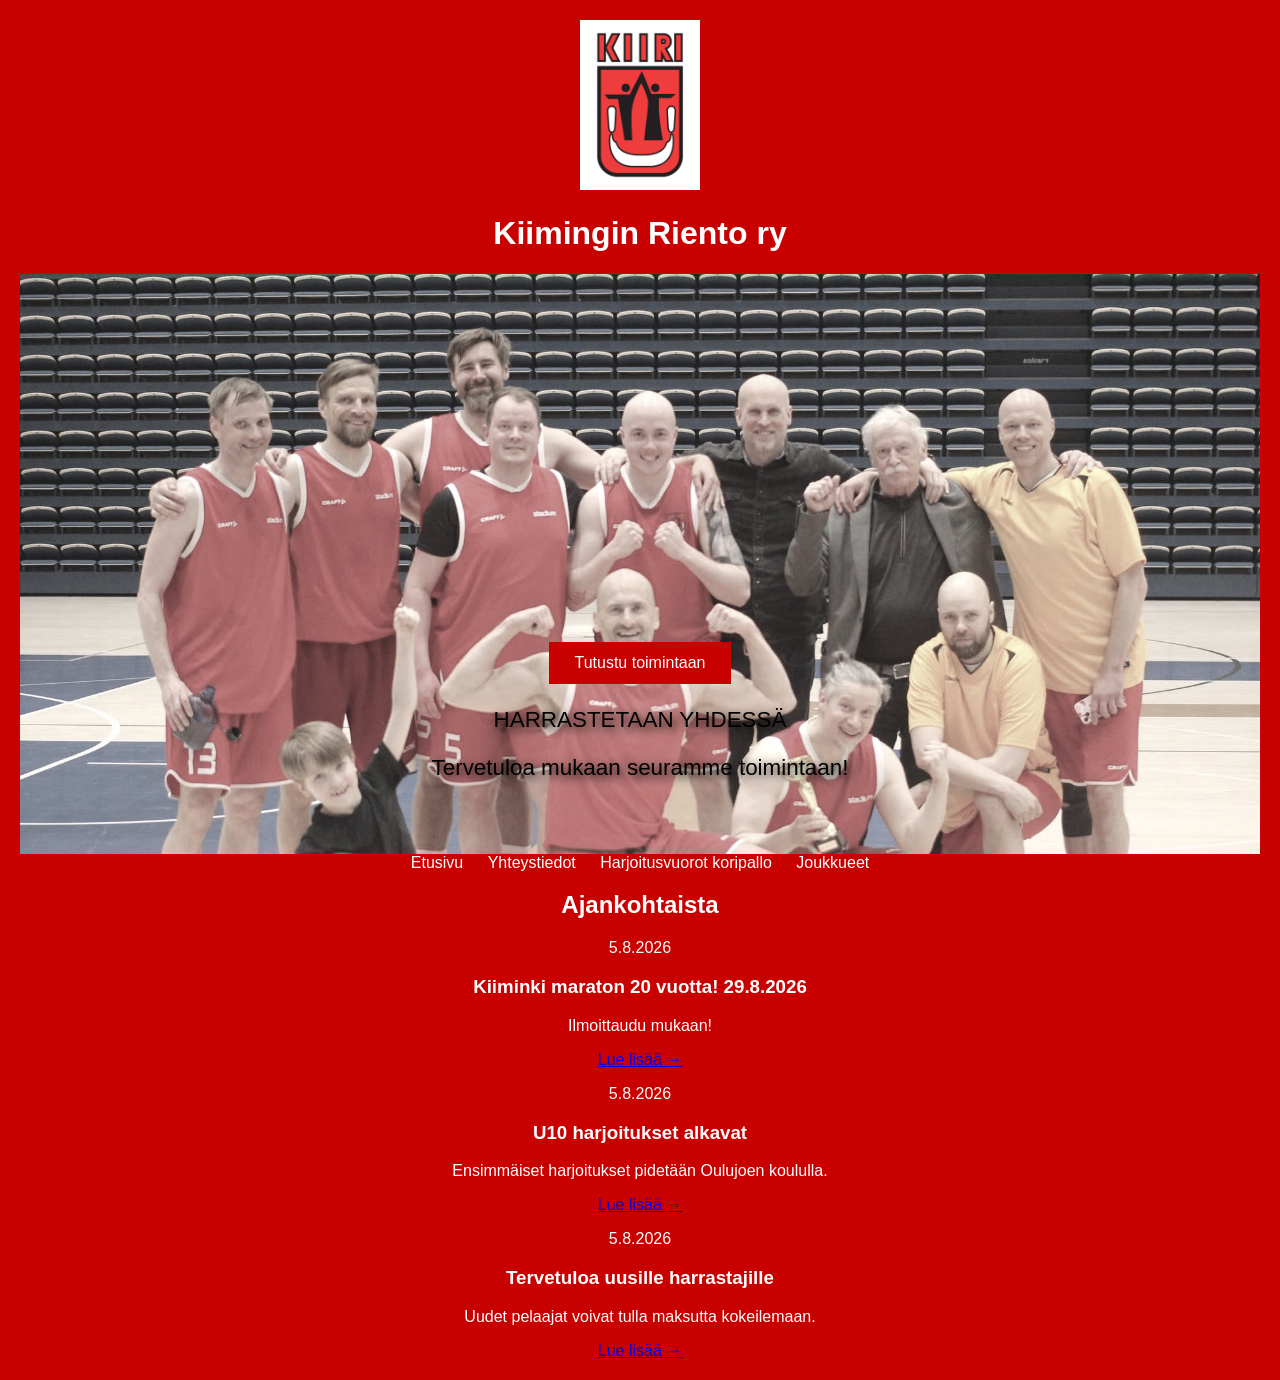
==== index.html @ 8077f295 "Update index.html" ====
<!DOCTYPE html>
<html lang="fi">
<head>
    <meta charset="UTF-8">
    <meta name="viewport" content="width=device-width, initial-scale=1.0">
    <meta name="description" content="KiiRi Koripallo tarjoaa koripalloharrastusta lapsille, nuorille ja aikuisille Oulussa ja koko Pohjois-Suomessa. Tutustu joukkueisiin, harjoitusvuoroihin ja toimintaan.">
    <title>Kiimingin Riento ry KiiRi Urheiluseura Oulu</title></title>

    <link rel="stylesheet" href="style.css">
</head>
<body>
<header>
    <img src="images/Kiirilogo.jpg" alt="KiiRi logo">

    <h1>Kiimingin Riento ry</h1>
    <section class="hero">
    <a href="toiminta.html">Tutustu toimintaan</a>
        <div class="hero-text">
        <p>HARRASTETAAN YHDESSÄ</p>
    <p>Tervetuloa mukaan seuramme toimintaan!</p>
        </div>
</section>
    <nav>
        <a href="#">Etusivu</a>
       <a href="yhteystiedot.html">Yhteystiedot</a>
    <a href="harjoitusvuorot.html">Harjoitusvuorot koripallo</a>
      <a href="joukkueet.html">Joukkueet</a>
       
    </nav>
<section class="uutiset">

    <h2>Ajankohtaista</h2>

    <div class="uutiset-grid">

        <article class="uutinen">
            <p class="pvm">5.8.2026</p>
            <h3>Kiiminki maraton 20 vuotta! 29.8.2026</h3>
            <p>
                Ilmoittaudu mukaan!
            </p>
            <a href="https://www.kiimu.fi/fi/Lajit/Kiiminki-Maraton.html" target="_blank" rel="noopener">Lue lisää →</a>
        </article>

        <article class="uutinen">
            <p class="pvm">5.8.2026</p>
            <h3>U10 harjoitukset alkavat</h3>
            <p>
                Ensimmäiset harjoitukset pidetään Oulujoen koululla.
            </p>
            <a href="harjoitusvuorot.html">Lue lisää →</a>
        </article>

        <article class="uutinen">
            <p class="pvm">5.8.2026</p>
            <h3>Tervetuloa uusille harrastajille</h3>
            <p>
                Uudet pelaajat voivat tulla maksutta kokeilemaan.
            </p>
            <a href="harjoitusvuorot.html">Lue lisää →</a>
        </article>

    </div>

</section>
</header>
</body>
</html>
---- style.css ----
body {
    margin: 0;
    font-family: Oxanium, sans-serif;
}

header {
    background: #c90000;
    color: white;
    padding: 20px;
    text-align: center;
}

nav a {
    color: white;
    text-decoration: none;
    margin: 0 10px;
}
@media (max-width: 600px) {

    nav a {
        display: block;
        margin: 15px;
    }

}
.hero {
    background-image: url("images/kiirimestari2026.jpg");
    background-size: cover;
    background-position: center top;
    
    min-height: 500px;

    display: flex;
    flex-direction: column;
    justify-content: flex-end;
    align-items: center;

    color: white;
    text-align: center;

    padding: 40px;
}

.hero-text {

    text-align: center;
    color: black;
    margin-bottom: 10px;
}

.hero-text h2 {
    font-size: 3rem;
    margin: 0;

    text-shadow: 3px 3px 10px black;
}

.hero-text p {
    font-size: 1.4rem;

    text-shadow: 3px 3px 10px black;
}

.hero a {
    display: inline-block;
    background: #c90000;
    color: white;
    padding: 12px 25px;
    text-decoration: none;
    margin-top: 20px;
}
.vuorot {
    padding: 40px 20px;
}

.kortit {
    display: flex;
    gap: 20px;
    flex-wrap: wrap;
}

.kortti {
    background: #f2f2f2;
    border-left: 6px solid #c90000;
    padding: 20px;
    flex: 1;
    min-width: 250px;
}
.toiminta-kuva img {
    width: 100%;
    height: auto;
}

header img {
    width: 120px;
}
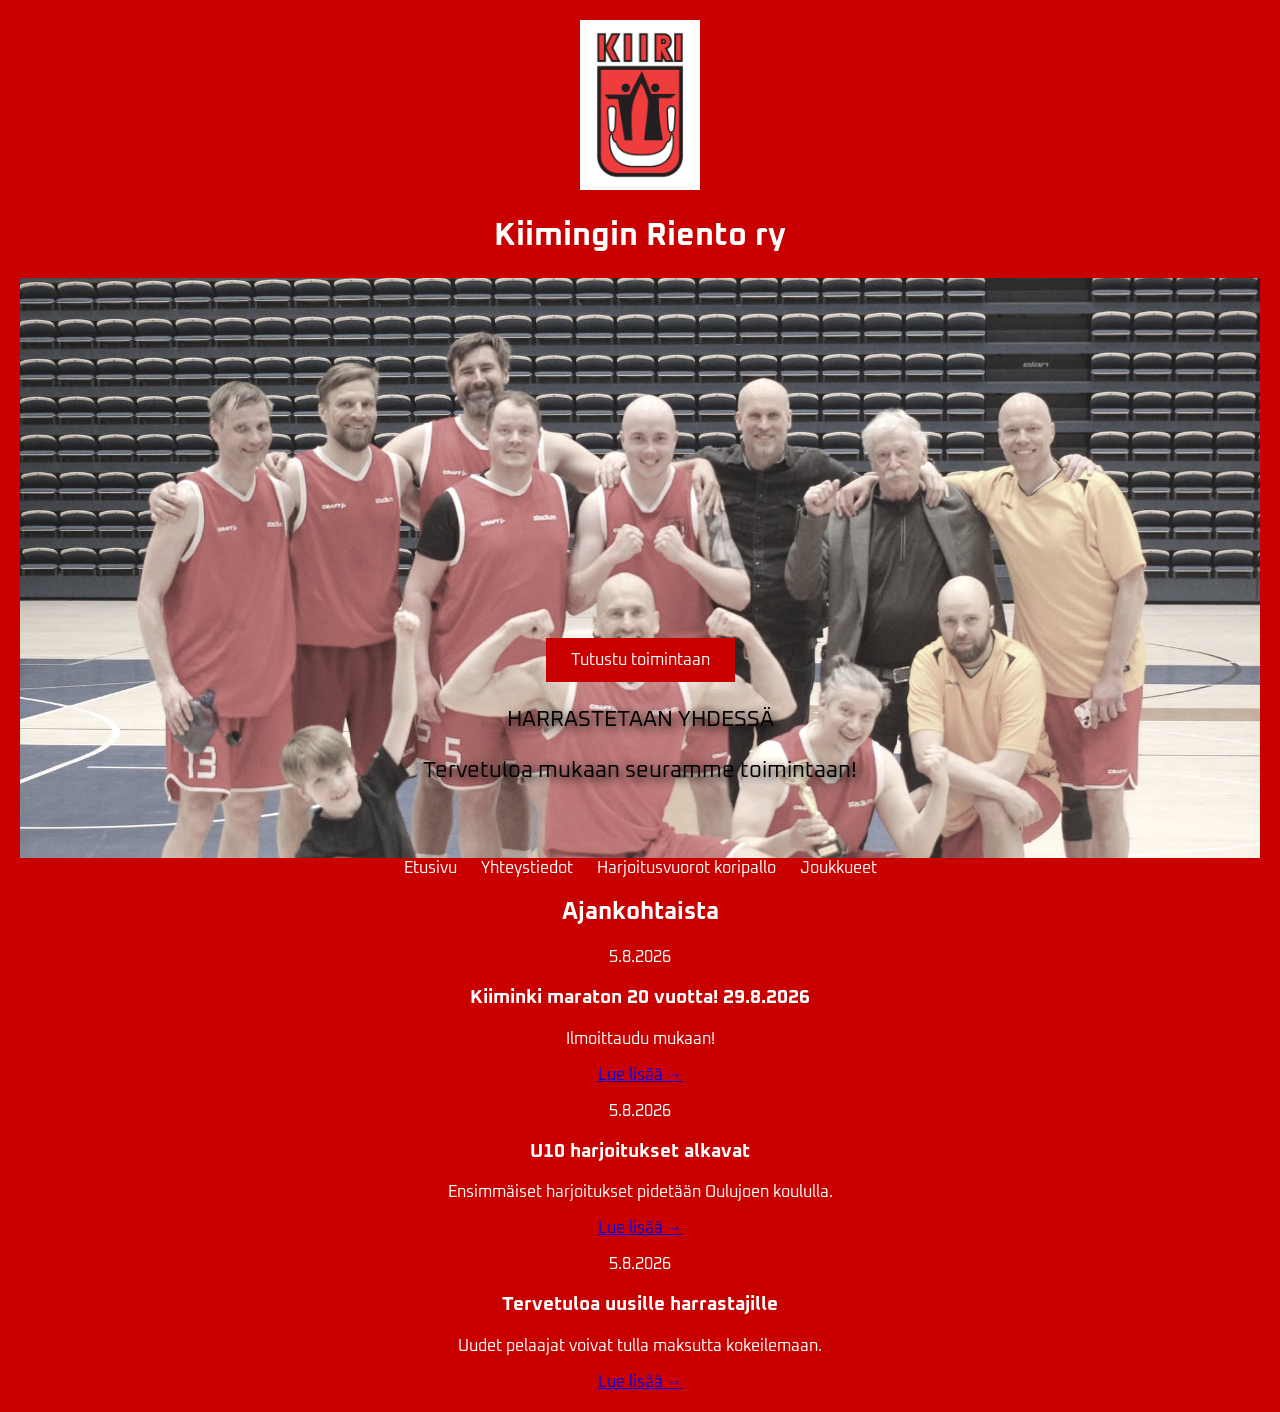
==== commit 83a2cf2c: "Update index.html" ====
--- a/index.html
+++ b/index.html
@@ -7,6 +7,10 @@
     <title>Kiimingin Riento ry KiiRi Urheiluseura Oulu</title></title>
 
     <link rel="stylesheet" href="style.css">
+    <link rel="preconnect" href="https://fonts.googleapis.com">
+<link rel="preconnect" href="https://fonts.gstatic.com" crossorigin>
+
+<link href="https://fonts.googleapis.com/css2?family=Oxanium:wght@400;600;700&display=swap" rel="stylesheet">
 </head>
 <body>
 <header>
--- a/style.css
+++ b/style.css
@@ -90,6 +90,17 @@
     width: 100%;
     height: auto;
 }
+.logo {
+    width: 200px;
+    height: auto;
+}
+
+.uutinen img {
+    width: 100%;
+    height: 200px;
+    object-fit: cover;
+    border-radius: 8px;
+}
 
 header img {
     width: 120px;
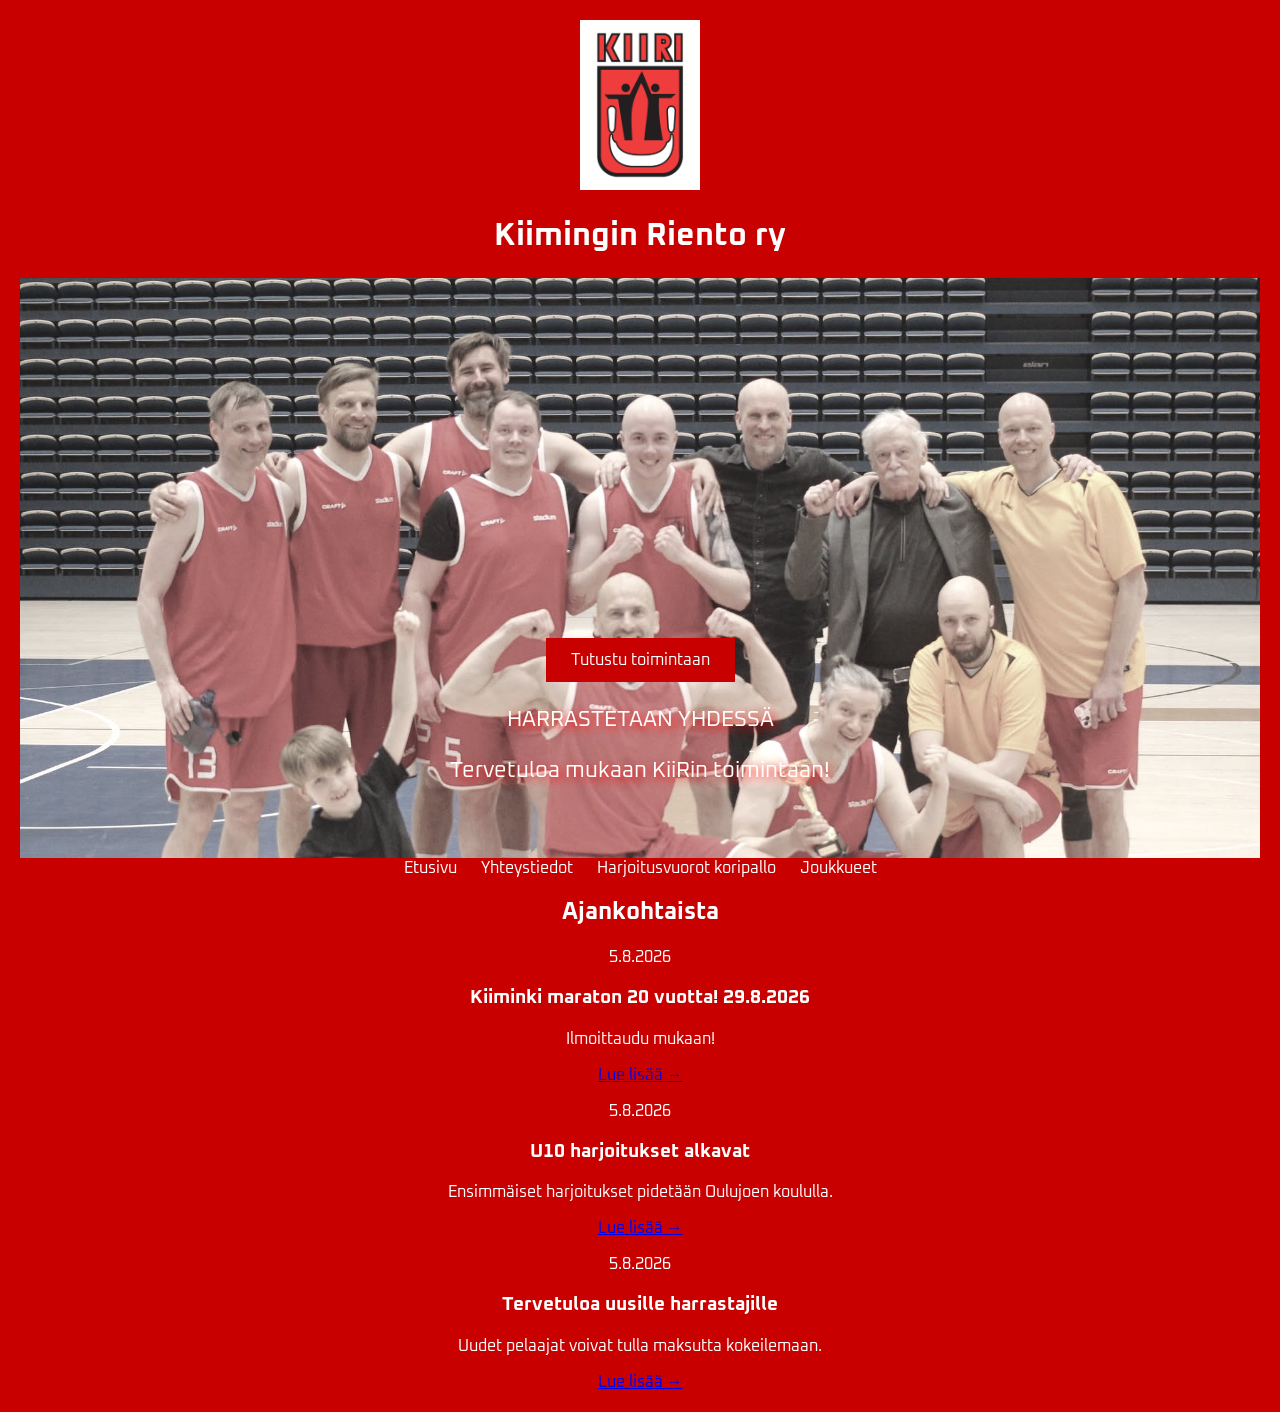
==== commit a82fb737: "Update index.html" ====
--- a/index.html
+++ b/index.html
@@ -21,7 +21,7 @@
     <a href="toiminta.html">Tutustu toimintaan</a>
         <div class="hero-text">
         <p>HARRASTETAAN YHDESSÄ</p>
-    <p>Tervetuloa mukaan seuramme toimintaan!</p>
+    <p>Tervetuloa mukaan KiiRin toimintaan!</p>
         </div>
 </section>
     <nav>
--- a/style.css
+++ b/style.css
@@ -1,6 +1,6 @@
 body {
     margin: 0;
-    font-family: Oxanium, sans-serif;
+    font-family: "Oxanium", sans-serif;
 }
 
 header {
@@ -44,7 +44,7 @@
 .hero-text {
 
     text-align: center;
-    color: black;
+    color: white;
     margin-bottom: 10px;
 }
 
@@ -52,13 +52,13 @@
     font-size: 3rem;
     margin: 0;
 
-    text-shadow: 3px 3px 10px black;
+    text-shadow: 3px 3px 10px red;
 }
 
 .hero-text p {
     font-size: 1.4rem;
 
-    text-shadow: 3px 3px 10px black;
+    text-shadow: 3px 3px 10px red;
 }
 
 .hero a {
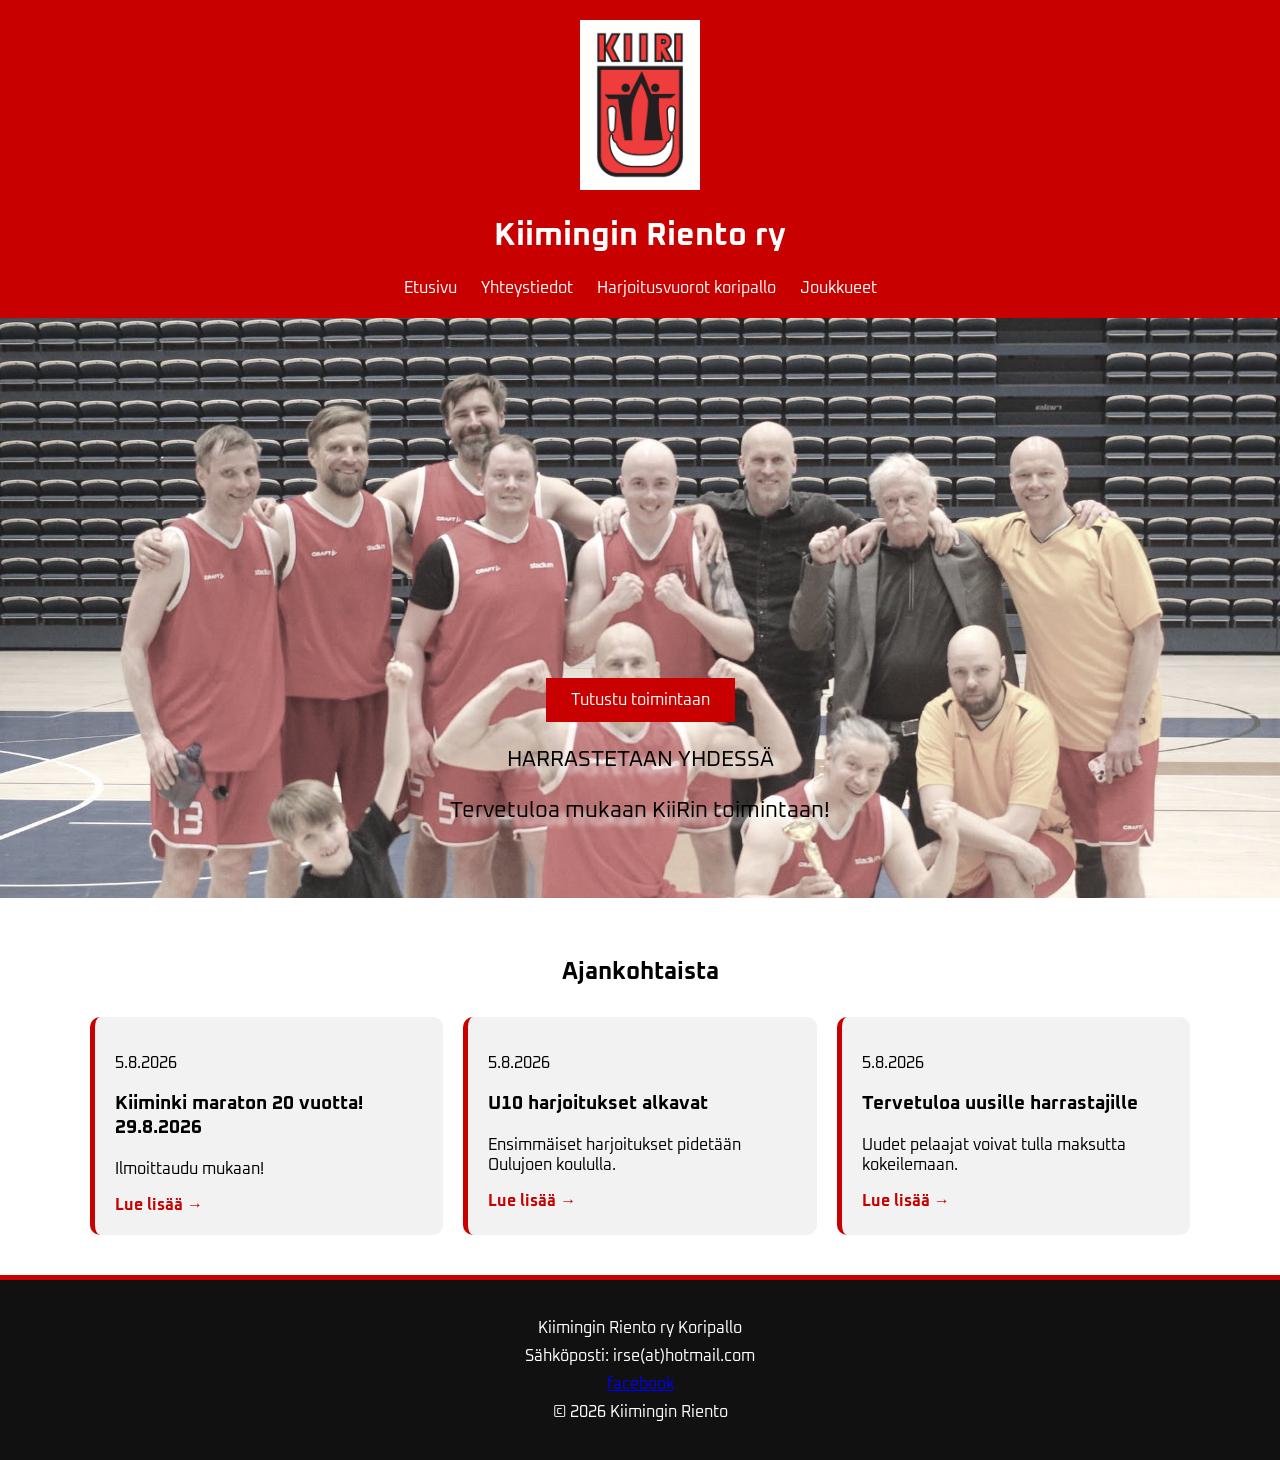
==== commit c798f67a: "Update index.html" ====
--- a/index.html
+++ b/index.html
@@ -4,7 +4,7 @@
     <meta charset="UTF-8">
     <meta name="viewport" content="width=device-width, initial-scale=1.0">
     <meta name="description" content="KiiRi Koripallo tarjoaa koripalloharrastusta lapsille, nuorille ja aikuisille Oulussa ja koko Pohjois-Suomessa. Tutustu joukkueisiin, harjoitusvuoroihin ja toimintaan.">
-    <title>Kiimingin Riento ry KiiRi Urheiluseura Oulu</title></title>
+    <title>Kiimingin Riento ry KiiRi Urheiluseura Oulu</title>
 
     <link rel="stylesheet" href="style.css">
     <link rel="preconnect" href="https://fonts.googleapis.com">
@@ -14,9 +14,18 @@
 </head>
 <body>
 <header>
-    <img src="images/Kiirilogo.jpg" alt="KiiRi logo">
+    <img src="images/Kiirilogo.jpg" alt="Kiimingin Riento KiiRi logo">
 
     <h1>Kiimingin Riento ry</h1>
+       <nav>
+        <a href="#">Etusivu</a>
+       <a href="yhteystiedot.html">Yhteystiedot</a>
+    <a href="harjoitusvuorot.html">Harjoitusvuorot koripallo</a>
+      <a href="joukkueet.html">Joukkueet</a>
+       
+    </nav>
+    </header>
+    <main>
     <section class="hero">
     <a href="toiminta.html">Tutustu toimintaan</a>
         <div class="hero-text">
@@ -24,13 +33,6 @@
     <p>Tervetuloa mukaan KiiRin toimintaan!</p>
         </div>
 </section>
-    <nav>
-        <a href="#">Etusivu</a>
-       <a href="yhteystiedot.html">Yhteystiedot</a>
-    <a href="harjoitusvuorot.html">Harjoitusvuorot koripallo</a>
-      <a href="joukkueet.html">Joukkueet</a>
-       
-    </nav>
 <section class="uutiset">
 
     <h2>Ajankohtaista</h2>
@@ -67,6 +69,13 @@
     </div>
 
 </section>
-</header>
+</main>
+<footer>
+    <p>Kiimingin Riento ry Koripallo</p>
+    <p>Sähköposti: irse(at)hotmail.com</p>
+    <p><a href="https://www.facebook.com/groups/352623054833105/" target="_blank" rel="noopener">facebook</a></p>
+    <p>© 2026 Kiimingin Riento</p>
+</footer>
+
 </body>
 </html>
--- a/style.css
+++ b/style.css
@@ -41,10 +41,29 @@
     padding: 40px;
 }
 
+.joukkue {
+    background-image: url("images/huddle.jpg");
+    background-size: cover;
+    background-position: center top;
+    
+    min-height: 350px;
+
+    display: flex;
+    flex-direction: column;
+    justify-content: flex-end;
+    align-items: center;
+
+    color: white;
+    text-align: center;
+
+    padding: 40px;
+}
+
+
 .hero-text {
 
     text-align: center;
-    color: white;
+    color: black;
     margin-bottom: 10px;
 }
 
@@ -52,13 +71,13 @@
     font-size: 3rem;
     margin: 0;
 
-    text-shadow: 3px 3px 10px red;
+    text-shadow: 8px 8px 8px white;
 }
 
 .hero-text p {
     font-size: 1.4rem;
 
-    text-shadow: 3px 3px 10px red;
+    text-shadow: 8px 8px 5px white;
 }
 
 .hero a {
@@ -80,19 +99,35 @@
 }
 
 .kortti {
-    background: #f2f2f2;
+     background: #f2f2f2;
     border-left: 6px solid #c90000;
+    border-radius: 10px;
     padding: 20px;
+    box-shadow: 0 4px 12px rgba(0,0,0,0.1);
     flex: 1;
     min-width: 250px;
 }
-.toiminta-kuva img {
+.toiminta-kuva {
     width: 100%;
+    max-width: 700px;
     height: auto;
+    border-radius: 8px;
 }
 .logo {
     width: 200px;
     height: auto;
+}
+
+footer {
+    background: #111;
+    border-top: 5px solid #c90000;
+    color: white;
+    text-align: center;
+    padding: 30px 20px;
+}
+
+footer p {
+    margin: 8px 0;
 }
 
 .uutinen img {
@@ -105,3 +140,43 @@
 header img {
     width: 120px;
 }
+
+.uutiset {
+    padding: 40px 20px;
+    max-width: 1100px;
+    margin: 0 auto;
+}
+
+.uutiset h2 {
+    text-align: center;
+    margin-bottom: 30px;
+}
+
+.uutiset-grid {
+    display: grid;
+    grid-template-columns: repeat(3, 1fr);
+    gap: 20px;
+}
+
+.uutinen {
+    background: #f2f2f2;
+    padding: 20px;
+    border-left: 5px solid #c90000;
+    border-radius: 10px;
+}
+
+.uutinen a {
+    color: #c90000;
+    font-weight: bold;
+    text-decoration: none;
+}
+
+.uutinen a:hover {
+    text-decoration: underline;
+}
+
+@media (max-width: 700px) {
+    .uutiset-grid {
+        grid-template-columns: 1fr;
+    }
+}
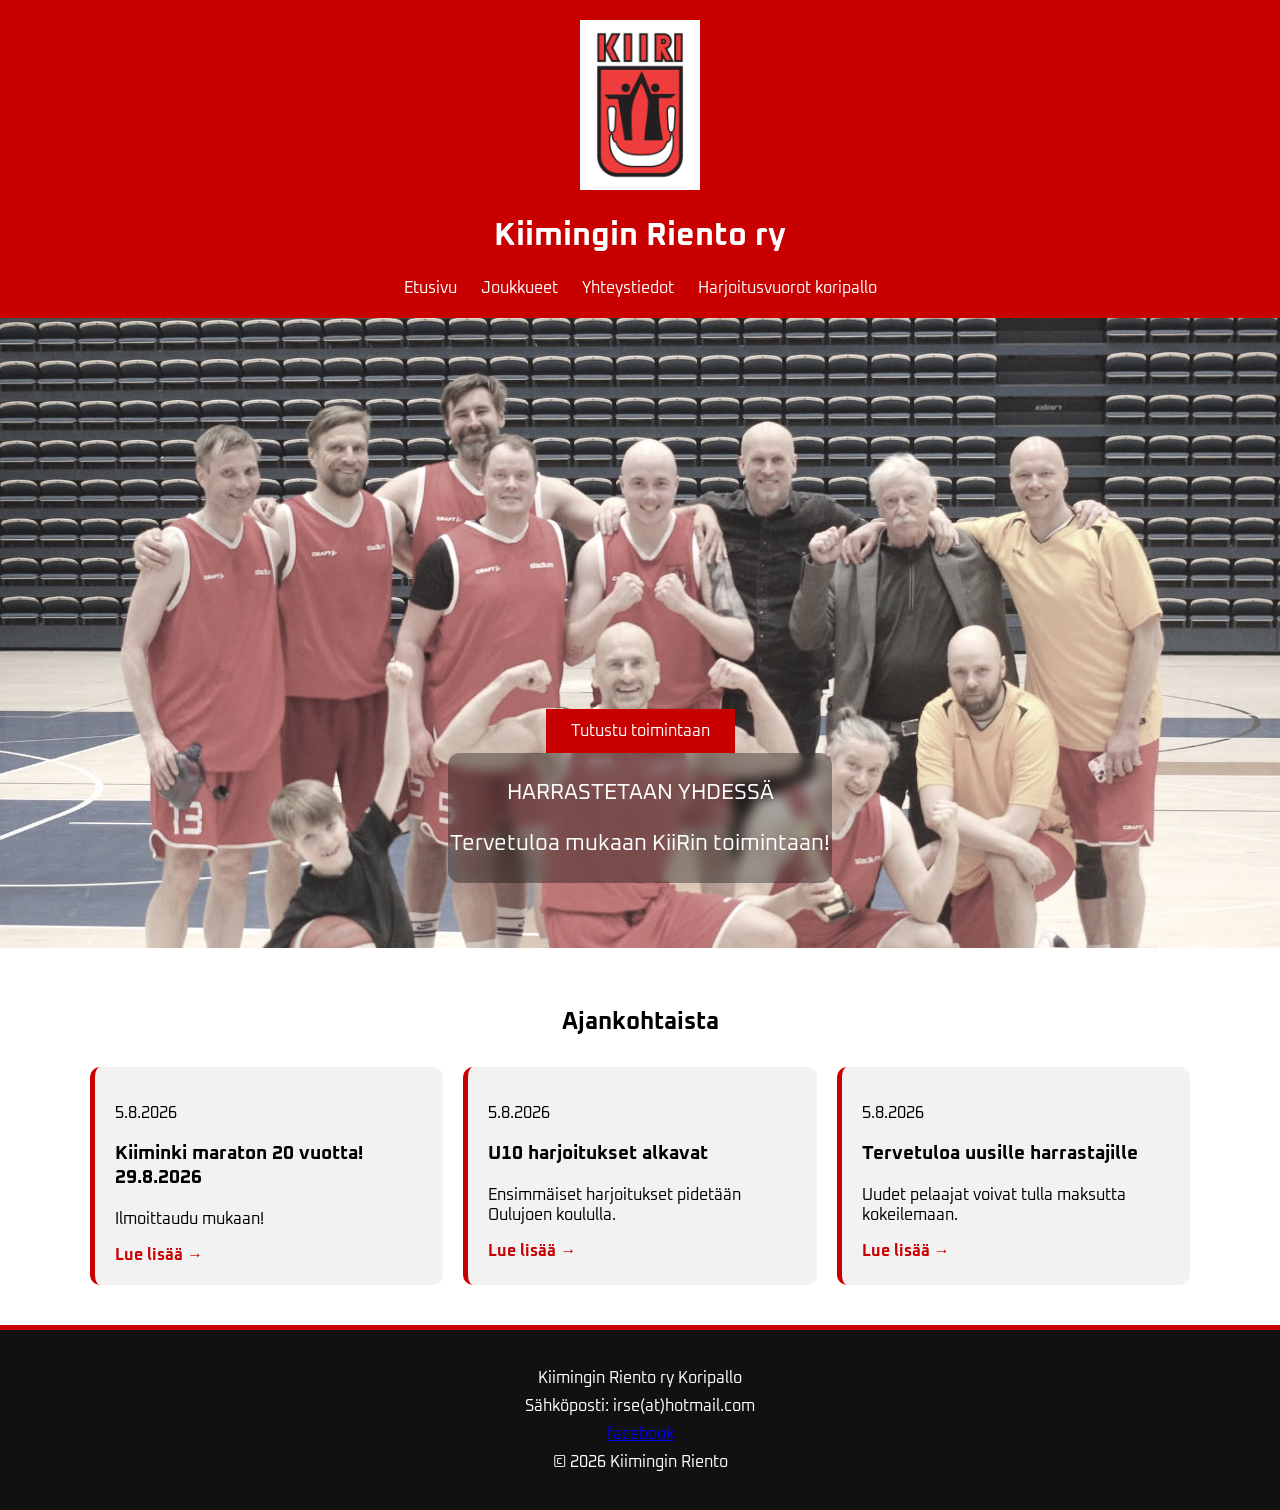
==== commit 9974f30f: "Update index.html" ====
--- a/index.html
+++ b/index.html
@@ -4,7 +4,7 @@
     <meta charset="UTF-8">
     <meta name="viewport" content="width=device-width, initial-scale=1.0">
     <meta name="description" content="KiiRi Koripallo tarjoaa koripalloharrastusta lapsille, nuorille ja aikuisille Oulussa ja koko Pohjois-Suomessa. Tutustu joukkueisiin, harjoitusvuoroihin ja toimintaan.">
-    <title>Kiimingin Riento ry KiiRi Urheiluseura Oulu</title>
+    <title>Kiimingin Riento ry KiiRi Urheiluseura Oulu koripallo</title>
 
     <link rel="stylesheet" href="style.css">
     <link rel="preconnect" href="https://fonts.googleapis.com">
@@ -19,9 +19,10 @@
     <h1>Kiimingin Riento ry</h1>
        <nav>
         <a href="#">Etusivu</a>
+            <a href="joukkueet.html">Joukkueet</a>
        <a href="yhteystiedot.html">Yhteystiedot</a>
     <a href="harjoitusvuorot.html">Harjoitusvuorot koripallo</a>
-      <a href="joukkueet.html">Joukkueet</a>
+     
        
     </nav>
     </header>
--- a/style.css
+++ b/style.css
@@ -24,6 +24,8 @@
 
 }
 .hero {
+    background-size: cover;
+    background-position: center top;
     background-image: url("images/kiirimestari2026.jpg");
     background-size: cover;
     background-position: center top;
@@ -38,7 +40,7 @@
     color: white;
     text-align: center;
 
-    padding: 40px;
+    padding: 65px;
 }
 
 .joukkue {
@@ -61,23 +63,34 @@
 
 
 .hero-text {
+    background: rgba(0, 0, 0, 0.35);
+    backdrop-filter: blur(6px);
+    -webkit-backdrop-filter: blur(6px);
+
+    padding: 2px 2px;
+    border-radius: 12px;
+
+    color: white;
+}
+
+/*.hero-text {
 
     text-align: center;
     color: black;
-    margin-bottom: 10px;
+    margin-bottom: 10px;*/
 }
 
 .hero-text h2 {
     font-size: 3rem;
     margin: 0;
 
-    text-shadow: 8px 8px 8px white;
+    /*text-shadow: 8px 8px 8px white;*/
 }
 
 .hero-text p {
     font-size: 1.4rem;
 
-    text-shadow: 8px 8px 5px white;
+   /* text-shadow: 8px 8px 5px white;*/
 }
 
 .hero a {
@@ -106,7 +119,16 @@
     box-shadow: 0 4px 12px rgba(0,0,0,0.1);
     flex: 1;
     min-width: 250px;
-}
+    }
+    
+    .kortti-kuva {
+    width: 120px;
+    height: 80px;
+    object-fit: cover;
+    border-radius: 8px;
+    margin-left: 20px;   
+}
+
 .toiminta-kuva {
     width: 100%;
     max-width: 700px;
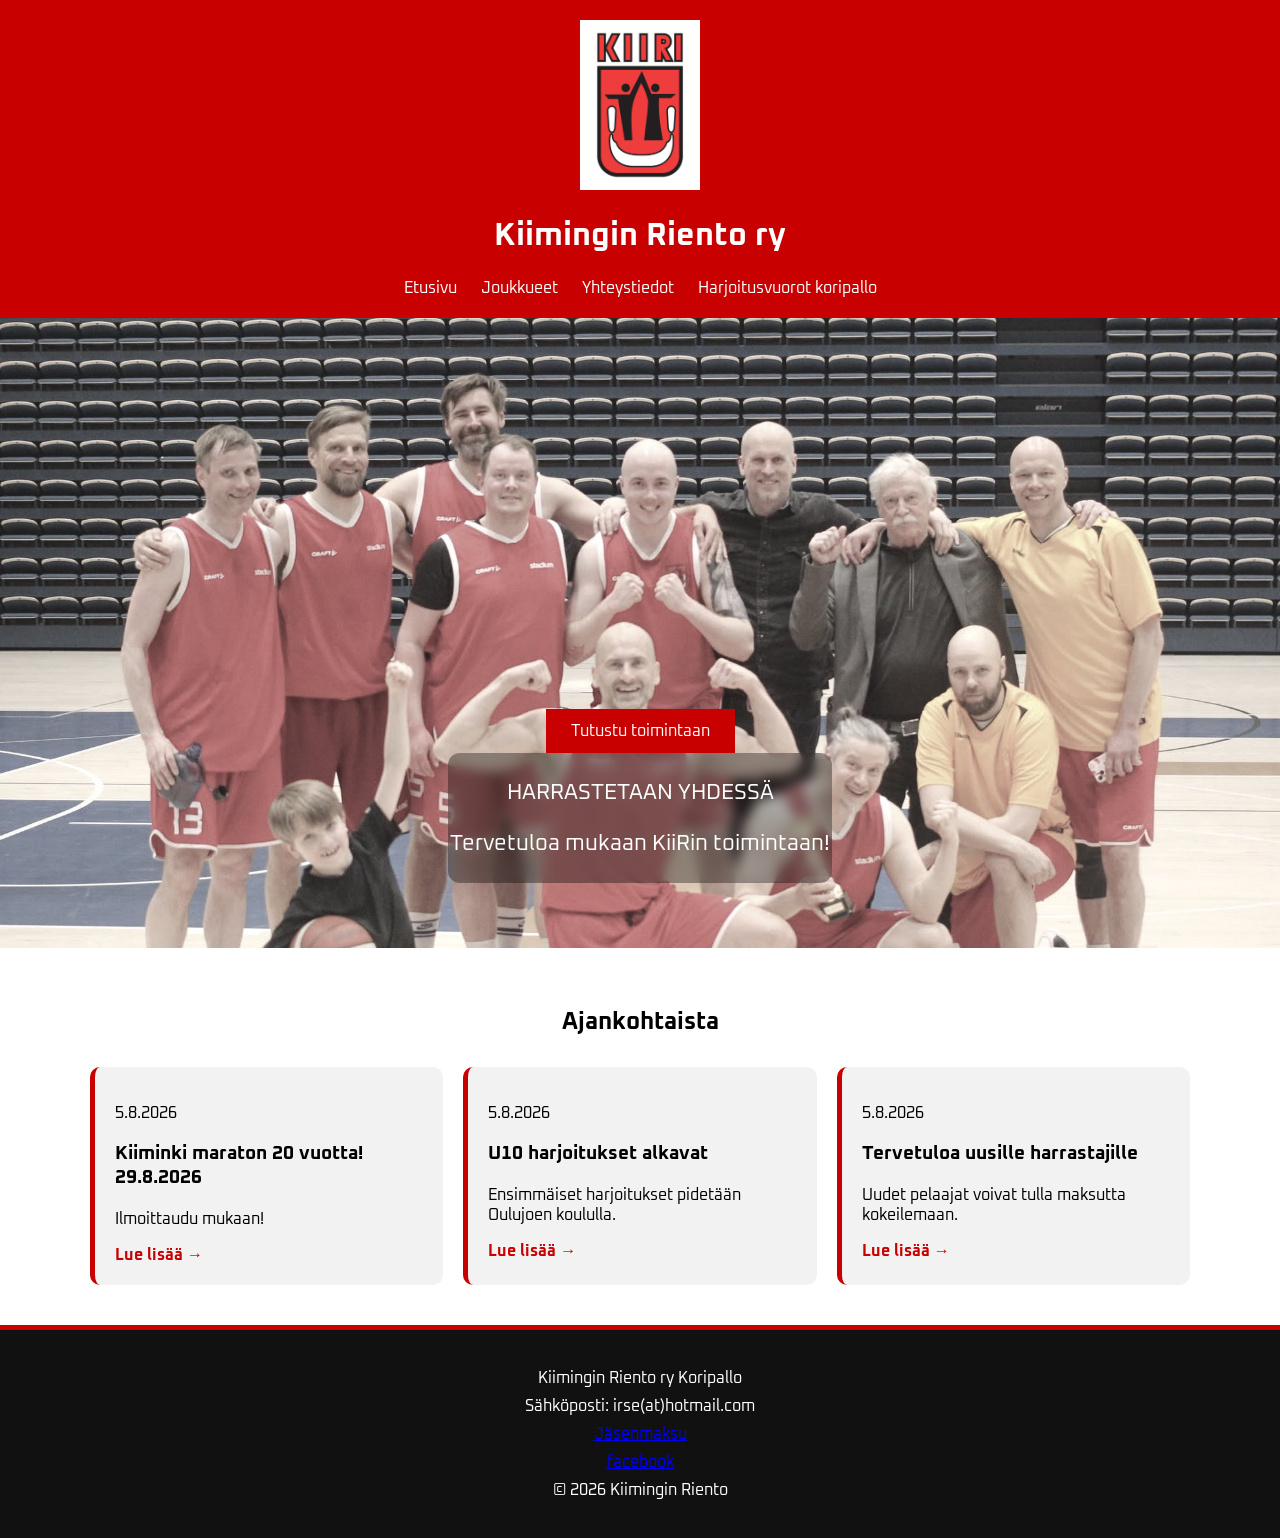
==== commit 166c3e08: "Update index.html" ====
--- a/index.html
+++ b/index.html
@@ -74,6 +74,7 @@
 <footer>
     <p>Kiimingin Riento ry Koripallo</p>
     <p>Sähköposti: irse(at)hotmail.com</p>
+    <p><a href="jasenmaksu.html">Jäsenmaksu</a></p>
     <p><a href="https://www.facebook.com/groups/352623054833105/" target="_blank" rel="noopener">facebook</a></p>
     <p>© 2026 Kiimingin Riento</p>
 </footer>
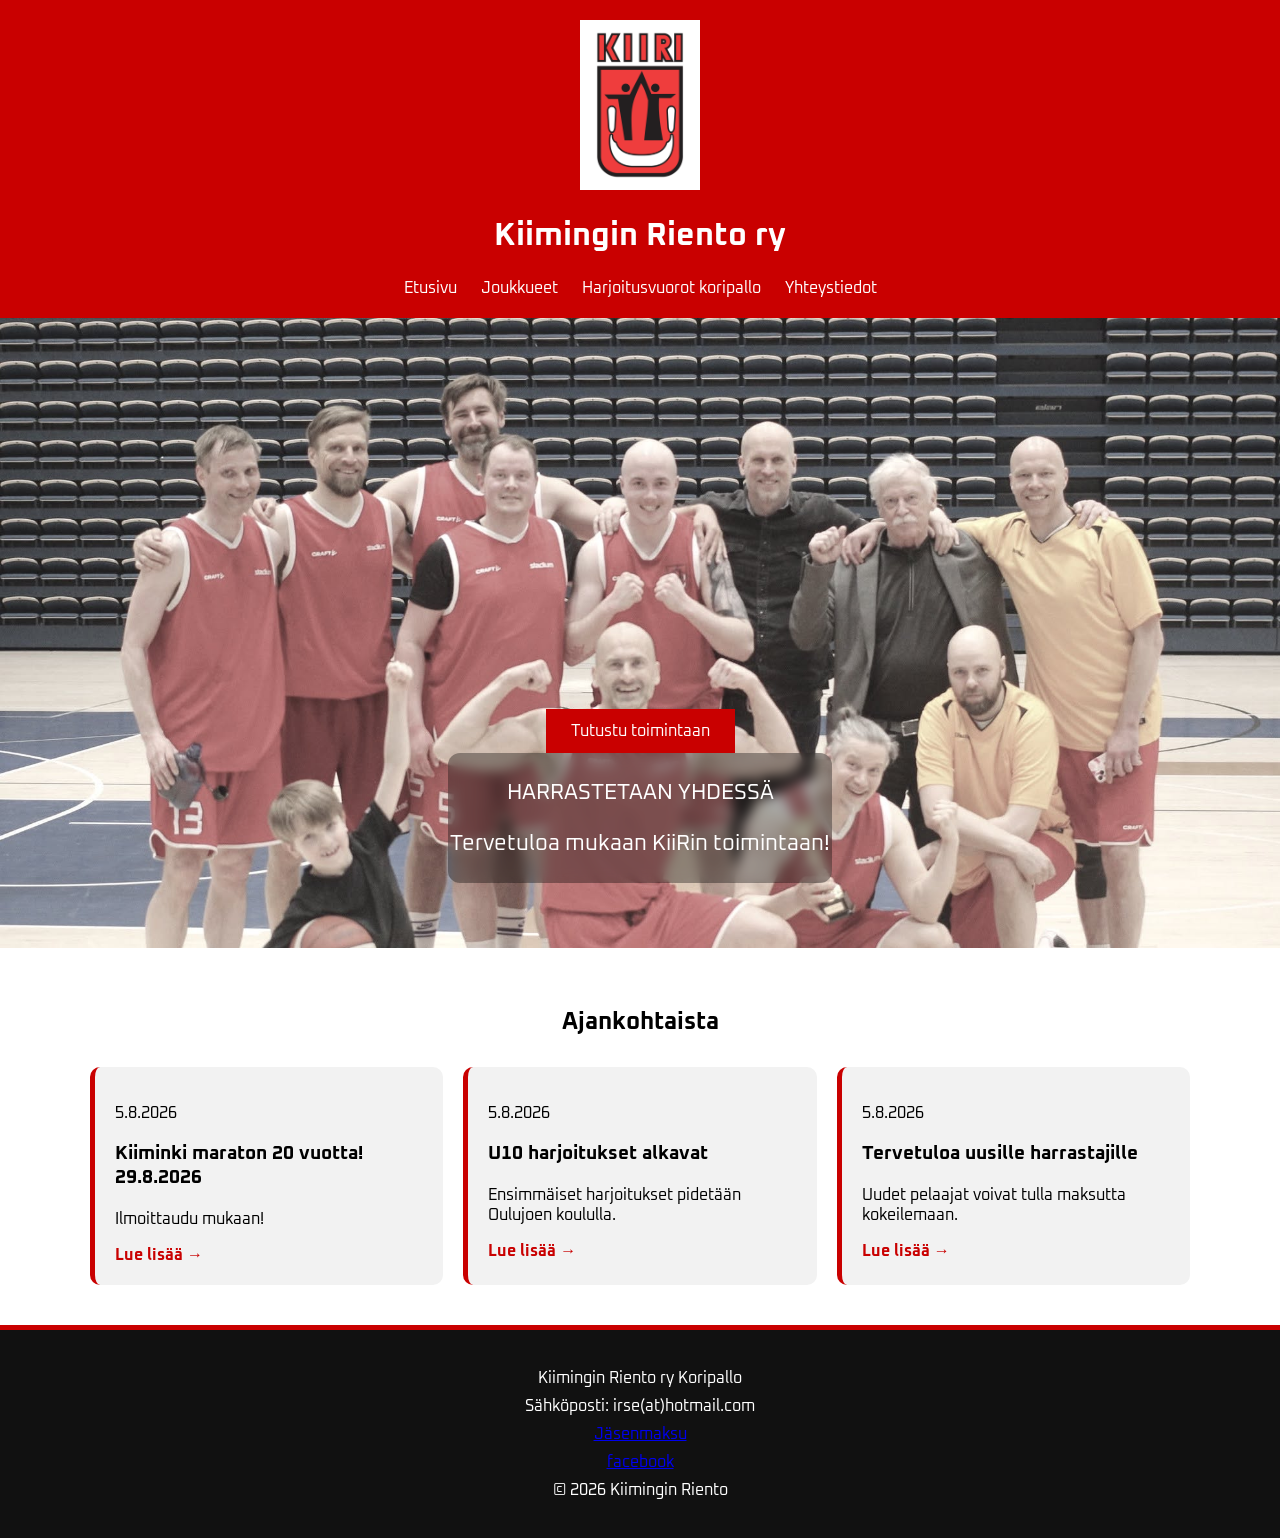
==== commit 7225d1de: "Update index.html" ====
--- a/index.html
+++ b/index.html
@@ -20,9 +20,8 @@
        <nav>
         <a href="#">Etusivu</a>
             <a href="joukkueet.html">Joukkueet</a>
-       <a href="yhteystiedot.html">Yhteystiedot</a>
-    <a href="harjoitusvuorot.html">Harjoitusvuorot koripallo</a>
-     
+<a href="harjoitusvuorot.html">Harjoitusvuorot koripallo</a>
+           <a href="yhteystiedot.html">Yhteystiedot</a>
        
     </nav>
     </header>
